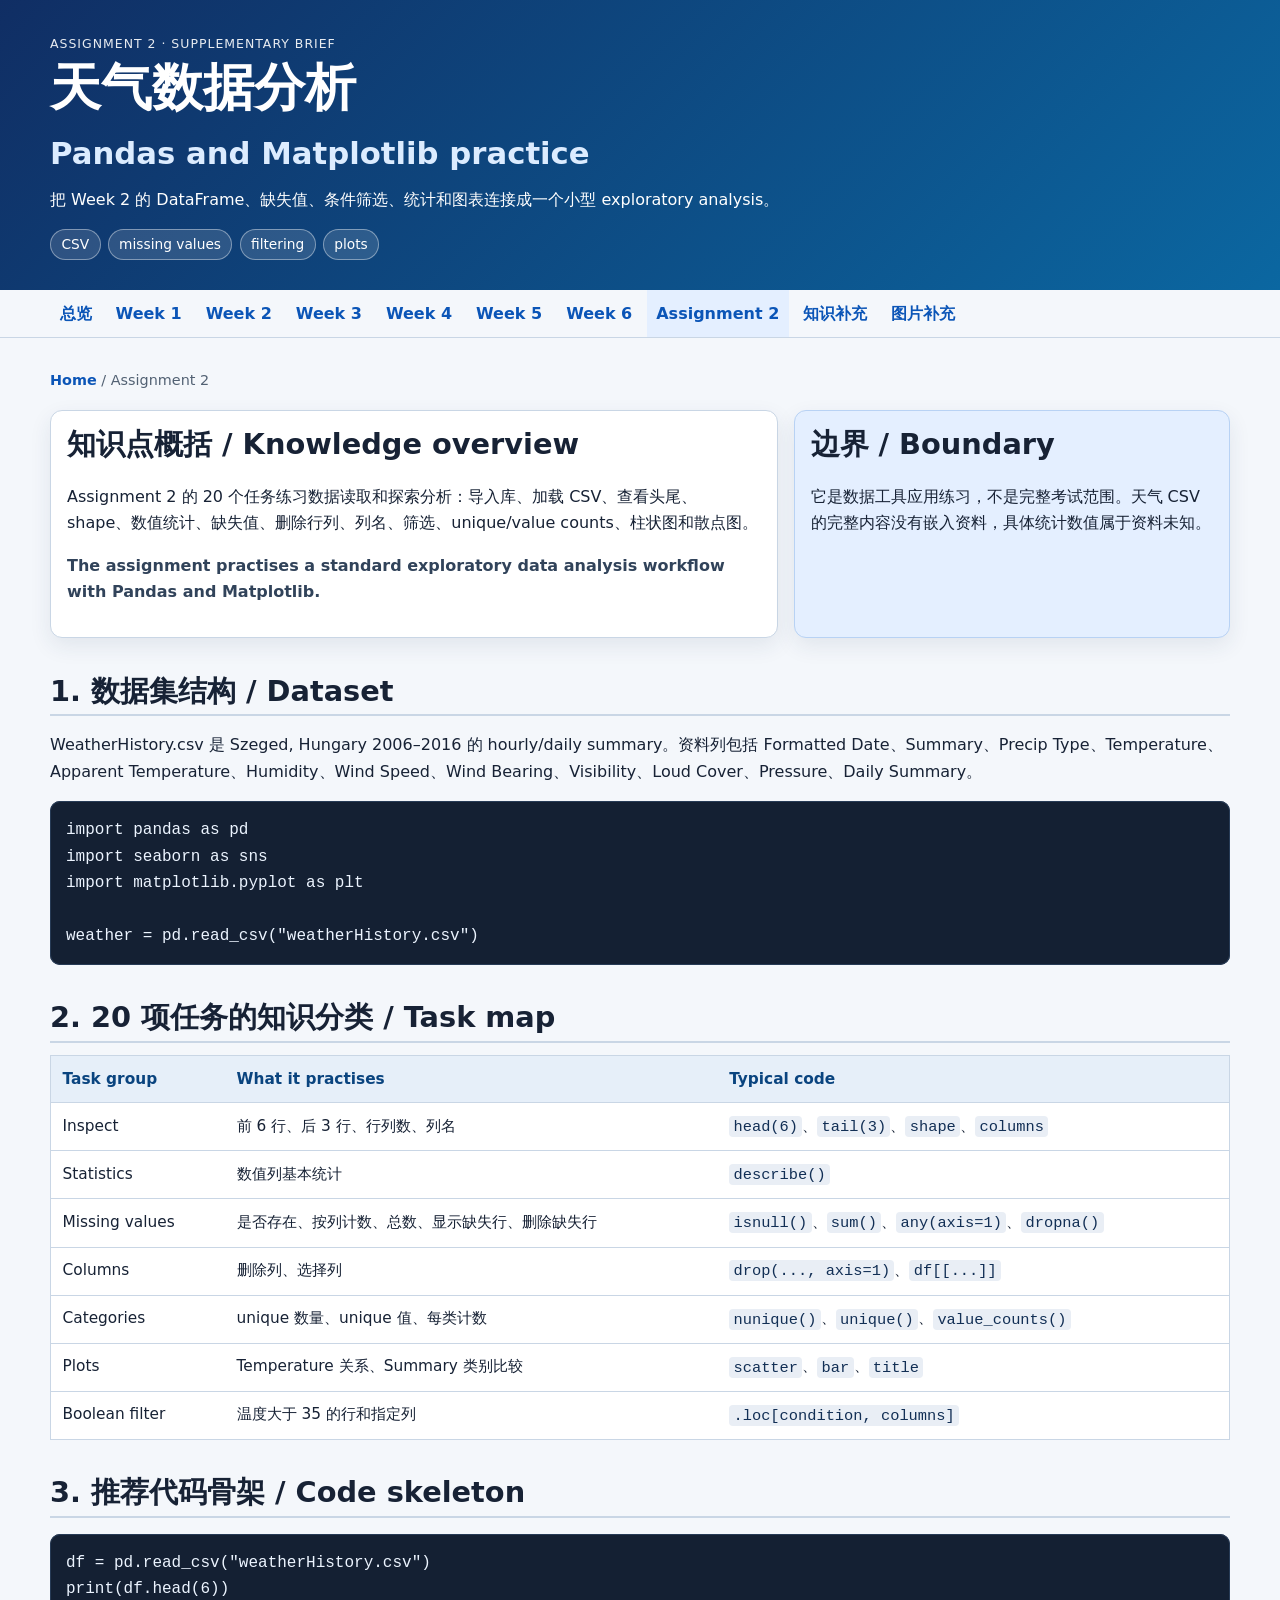
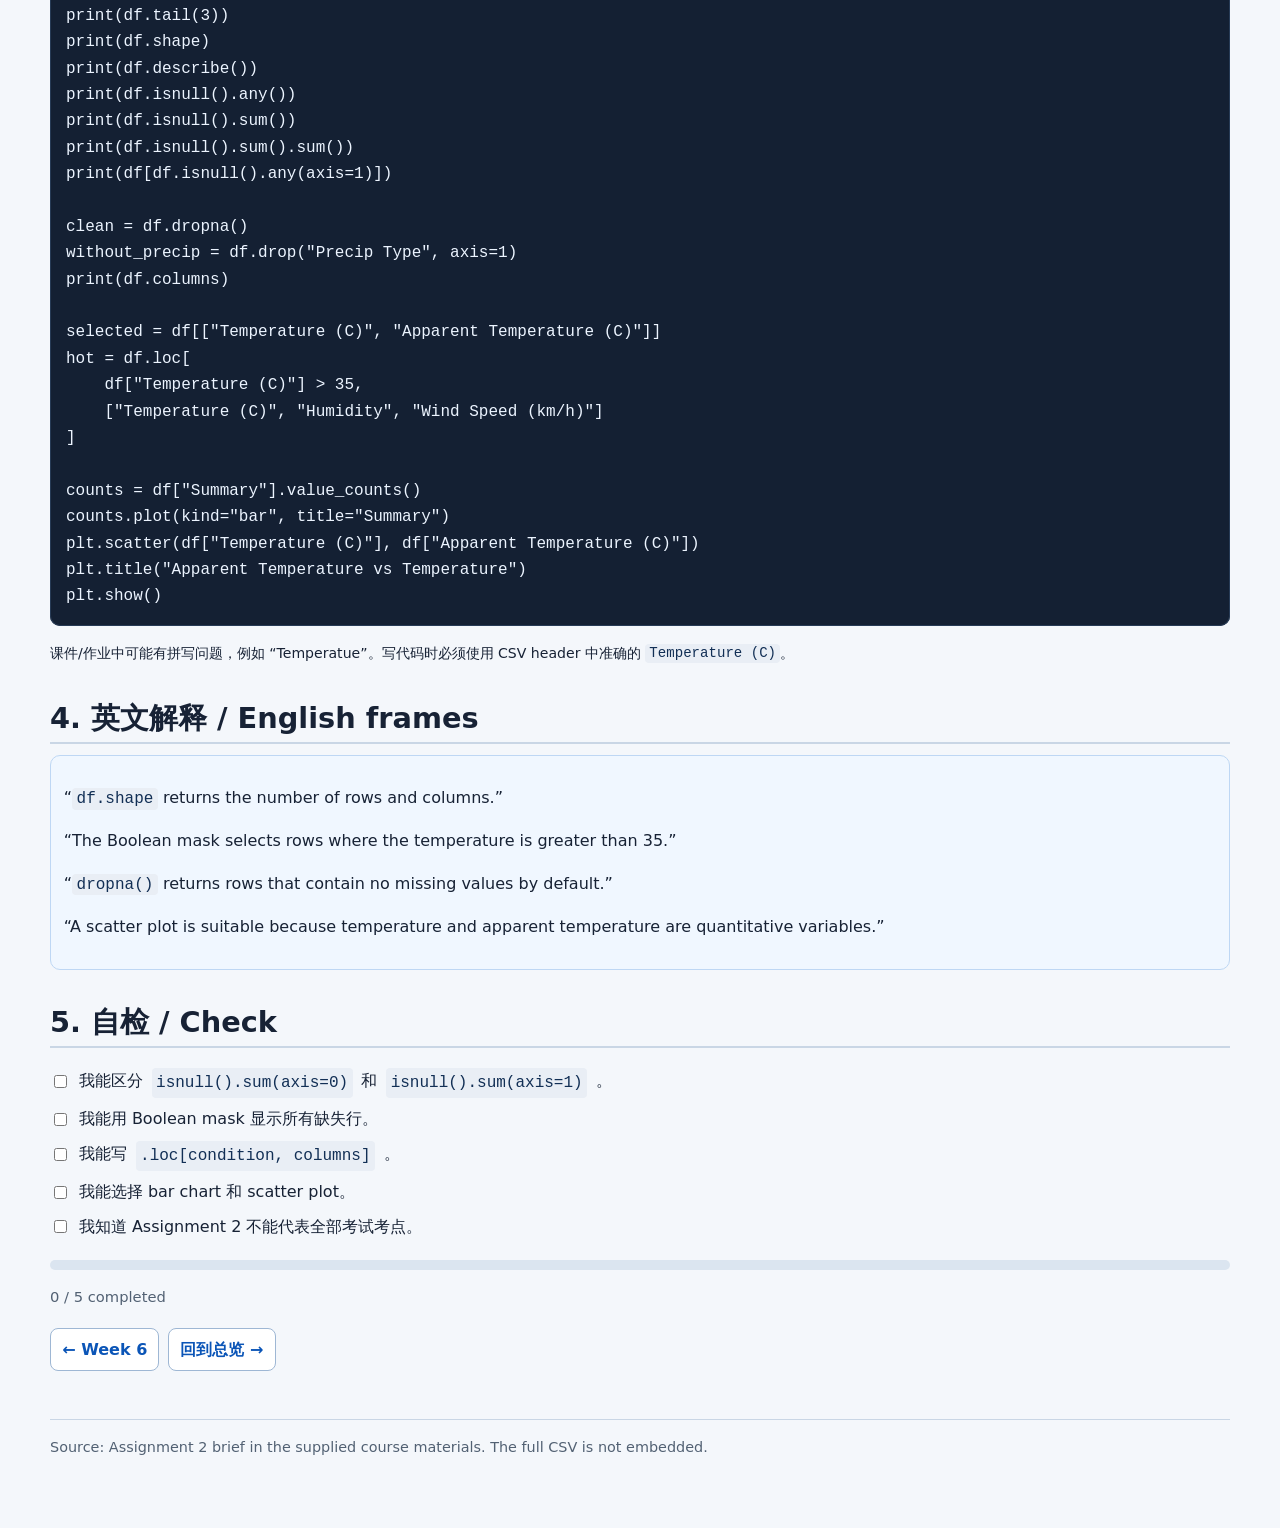
==== output/assignment2.html @ 15b75da1 "Publish Python midterm review site" ====
<!doctype html><html lang="zh-CN"><head><meta charset="utf-8"><meta name="viewport" content="width=device-width,initial-scale=1"><title>Assignment 2 · Weather data</title><link rel="stylesheet" href="review.css"></head>
<body data-page="assignment2"><header><div class="wrap"><div class="eyebrow">Assignment 2 · Supplementary brief</div><h1>天气数据分析<br><span class="subtitle">Pandas and Matplotlib practice</span></h1><p>把 Week 2 的 DataFrame、缺失值、条件筛选、统计和图表连接成一个小型 exploratory analysis。</p><div class="chips"><span class="chip">CSV</span><span class="chip">missing values</span><span class="chip">filtering</span><span class="chip">plots</span></div></div></header>
<nav class="topnav"><div class="wrap"><a href="python_midterm_review.html">总览</a><a href="week1.html">Week 1</a><a href="week2.html">Week 2</a><a href="week3.html">Week 3</a><a href="week4.html">Week 4</a><a href="week5.html">Week 5</a><a href="week6.html">Week 6</a><a class="active" href="assignment2.html">Assignment 2</a><a href="knowledge_supplement.html">知识补充</a><a href="visual_supplements.html">图片补充</a></div></nav><main><p class="breadcrumbs"><a href="python_midterm_review.html">Home</a> / Assignment 2</p>
<section class="summary"><div class="summary-main"><h2>知识点概括 / Knowledge overview</h2><p>Assignment 2 的 20 个任务练习数据读取和探索分析：导入库、加载 CSV、查看头尾、shape、数值统计、缺失值、删除行列、列名、筛选、unique/value counts、柱状图和散点图。</p><p class="en"><b>The assignment practises a standard exploratory data analysis workflow with Pandas and Matplotlib.</b></p></div><aside class="summary-side"><h2>边界 / Boundary</h2><p>它是数据工具应用练习，不是完整考试范围。天气 CSV 的完整内容没有嵌入资料，具体统计数值属于资料未知。</p></aside></section>
<section><h2>1. 数据集结构 / Dataset</h2><p>WeatherHistory.csv 是 Szeged, Hungary 2006–2016 的 hourly/daily summary。资料列包括 Formatted Date、Summary、Precip Type、Temperature、Apparent Temperature、Humidity、Wind Speed、Wind Bearing、Visibility、Loud Cover、Pressure、Daily Summary。</p><pre><code>import pandas as pd
import seaborn as sns
import matplotlib.pyplot as plt

weather = pd.read_csv("weatherHistory.csv")</code></pre></section>
<section><h2>2. 20 项任务的知识分类 / Task map</h2><div class="table-wrap"><table class="table"><thead><tr><th>Task group</th><th>What it practises</th><th>Typical code</th></tr></thead><tbody><tr><td>Inspect</td><td>前 6 行、后 3 行、行列数、列名</td><td><code>head(6)</code>、<code>tail(3)</code>、<code>shape</code>、<code>columns</code></td></tr><tr><td>Statistics</td><td>数值列基本统计</td><td><code>describe()</code></td></tr><tr><td>Missing values</td><td>是否存在、按列计数、总数、显示缺失行、删除缺失行</td><td><code>isnull()</code>、<code>sum()</code>、<code>any(axis=1)</code>、<code>dropna()</code></td></tr><tr><td>Columns</td><td>删除列、选择列</td><td><code>drop(..., axis=1)</code>、<code>df[[...]]</code></td></tr><tr><td>Categories</td><td>unique 数量、unique 值、每类计数</td><td><code>nunique()</code>、<code>unique()</code>、<code>value_counts()</code></td></tr><tr><td>Plots</td><td>Temperature 关系、Summary 类别比较</td><td><code>scatter</code>、<code>bar</code>、<code>title</code></td></tr><tr><td>Boolean filter</td><td>温度大于 35 的行和指定列</td><td><code>.loc[condition, columns]</code></td></tr></tbody></table></div></section>
<section><h2>3. 推荐代码骨架 / Code skeleton</h2><pre><code>df = pd.read_csv("weatherHistory.csv")
print(df.head(6))
print(df.tail(3))
print(df.shape)
print(df.describe())
print(df.isnull().any())
print(df.isnull().sum())
print(df.isnull().sum().sum())
print(df[df.isnull().any(axis=1)])

clean = df.dropna()
without_precip = df.drop("Precip Type", axis=1)
print(df.columns)

selected = df[["Temperature (C)", "Apparent Temperature (C)"]]
hot = df.loc[
    df["Temperature (C)"] > 35,
    ["Temperature (C)", "Humidity", "Wind Speed (km/h)"]
]

counts = df["Summary"].value_counts()
counts.plot(kind="bar", title="Summary")
plt.scatter(df["Temperature (C)"], df["Apparent Temperature (C)"])
plt.title("Apparent Temperature vs Temperature")
plt.show()</code></pre><p class="small">课件/作业中可能有拼写问题，例如 “Temperatue”。写代码时必须使用 CSV header 中准确的 <code>Temperature (C)</code>。</p></section>
<section><h2>4. 英文解释 / English frames</h2><div class="answer"><p>“<code>df.shape</code> returns the number of rows and columns.”</p><p>“The Boolean mask selects rows where the temperature is greater than 35.”</p><p>“<code>dropna()</code> returns rows that contain no missing values by default.”</p><p>“A scatter plot is suitable because temperature and apparent temperature are quantitative variables.”</p></div></section>
<section><h2>5. 自检 / Check</h2><ul class="checklist"><li><input data-check type="checkbox">我能区分 <code>isnull().sum(axis=0)</code> 和 <code>isnull().sum(axis=1)</code>。</li><li><input data-check type="checkbox">我能用 Boolean mask 显示所有缺失行。</li><li><input data-check type="checkbox">我能写 <code>.loc[condition, columns]</code>。</li><li><input data-check type="checkbox">我能选择 bar chart 和 scatter plot。</li><li><input data-check type="checkbox">我知道 Assignment 2 不能代表全部考试考点。</li></ul><div class="progress"><span data-progress-bar></span></div><p data-progress-text class="muted">0 / 0 completed</p></section>
<div class="page-links"><a href="week6.html">← Week 6</a><a href="python_midterm_review.html">回到总览 →</a></div><p class="footer">Source: Assignment 2 brief in the supplied course materials. The full CSV is not embedded.</p></main><script src="review.js"></script></body></html>
---- output/review.css ----
:root{--ink:#172235;--muted:#526173;--paper:#f4f7fb;--surface:#fff;--surface-2:#eef4fb;--line:#c9d6e5;--blue:#0b55b7;--blue-2:#e4efff;--teal:#087b70;--teal-2:#e3f6f2;--gold:#8a4d00;--gold-2:#fff1d9;--red:#9e2f39;--code:#142033;--shadow:0 8px 22px rgba(30,55,86,.09)}
.language-notice{display:grid;grid-template-columns:minmax(0,1.4fr) minmax(260px,.6fr);gap:18px;align-items:center;margin:1.25rem 0;padding:1.1rem 1.2rem;background:#fff;border:2px solid var(--teal);border-left-width:7px;border-radius:8px;box-shadow:var(--shadow)}.language-notice h2{margin:0 0 .45rem;padding:0;border:0;font-size:1.45rem}.language-notice p{margin:.35rem 0}.language-example{display:flex;flex-wrap:wrap;align-items:center;justify-content:center;gap:.45rem;padding:.8rem;background:var(--teal-2);border:1px solid #abdcd4;border-radius:8px;text-align:center}.language-example span{font-weight:700}.language-example strong{color:var(--teal)}.featured-link{border-top:4px solid var(--blue)}.featured-link .button{margin-top:.35rem}
@media(max-width:760px){.language-notice{grid-template-columns:1fr}.language-example{justify-content:flex-start}}
@media(max-width:760px){.table:has(th:nth-child(3)){min-width:640px}}
p code,li code{white-space:normal;overflow-wrap:anywhere;word-break:break-word}
*{box-sizing:border-box}html{scroll-behavior:smooth}body{margin:0;background:var(--paper);color:var(--ink);font:16px/1.65 system-ui,-apple-system,"Segoe UI","Noto Sans SC",Arial,sans-serif}a{color:var(--blue);text-decoration:none}a:hover{text-decoration:underline}img{max-width:100%;height:auto}main,.wrap{width:min(100% - 32px,1180px);margin-inline:auto}header{background:linear-gradient(135deg,#102e64,#0b67a1);color:#fff;padding:34px 0 30px}header h1{font-size:clamp(2rem,4vw,3.2rem);line-height:1.15;margin:.2rem 0 .7rem}header p{max-width:850px;margin:.35rem 0}.eyebrow{letter-spacing:.08em;text-transform:uppercase;font-size:.78rem;opacity:.9}.subtitle{display:inline-block;margin-top:.25rem;color:#dcecff;font-size:.6em;line-height:1.25;font-weight:600}.chips{display:flex;flex-wrap:wrap;gap:.45rem;margin-top:1rem}.chip{border:1px solid rgba(255,255,255,.4);background:rgba(255,255,255,.13);border-radius:999px;padding:.2rem .65rem;font-size:.86rem}.topnav{position:sticky;top:0;z-index:10;background:rgba(244,247,251,.96);backdrop-filter:blur(8px);border-bottom:1px solid var(--line)}.topnav .wrap{display:flex;align-items:center;gap:.3rem;overflow:auto;white-space:nowrap}.topnav a{display:block;padding:.65rem .6rem;font-weight:600}.topnav a:hover,.topnav a.active{background:var(--blue-2);text-decoration:none}.breadcrumbs{font-size:.9rem;color:var(--muted);padding-top:1rem}.breadcrumbs a{font-weight:600}h2{font-size:1.8rem;line-height:1.25;margin:2.2rem 0 .7rem;padding-bottom:.3rem;border-bottom:2px solid var(--line)}h3{font-size:1.25rem;line-height:1.3;color:#0d4f9b;margin:1.5rem 0 .4rem}h4{margin:.8rem 0 .2rem;color:#174779}main{padding-bottom:4rem}.summary{display:grid;grid-template-columns:1.25fr .75fr;gap:16px;margin:1.1rem 0 1.8rem}.summary-main,.summary-side,.card,.callout,.question{background:var(--surface);border:1px solid var(--line);border-radius:12px;padding:1rem;box-shadow:var(--shadow)}.summary-main h2,.summary-side h2{margin-top:0;border:0}.summary-side{background:var(--blue-2);border-color:#b8d2f4}.grid{display:grid;grid-template-columns:repeat(auto-fit,minmax(245px,1fr));gap:14px}.card h3{margin-top:0}.card p:last-child{margin-bottom:0}.callout{border-left:5px solid var(--teal);background:var(--teal-2);box-shadow:none}.callout.warning{border-color:var(--gold);background:var(--gold-2)}.callout.alert{border-color:var(--red);background:#fff0f1}.muted{color:var(--muted);font-size:.92rem}.small{font-size:.88rem}.term{font-weight:700;color:#0d4f9b}.en{color:#31435a}.bilingual{display:grid;grid-template-columns:1fr 1fr;gap:1rem}.bilingual>div{padding:.75rem;border-left:3px solid var(--blue);background:#f8fbff}.bilingual>div:nth-child(2){border-color:var(--teal);background:#f7fcfb}.table-wrap{overflow-x:auto;margin:.75rem 0}.table{border-collapse:collapse;width:100%;background:var(--surface);border:1px solid var(--line);font-size:.96rem}.table th,.table td{border-bottom:1px solid var(--line);padding:.65rem .72rem;text-align:left;vertical-align:top}.table th{background:#e6eff9;color:#0a447f;font-weight:700}.table tr:last-child td{border-bottom:0}.table code{white-space:nowrap}.flow{display:flex;gap:8px;align-items:stretch;overflow-x:auto;margin:1rem 0}.flow .step{min-width:145px;flex:1;background:var(--blue-2);border:1px solid #b9d4f3;border-radius:10px;padding:.7rem}.arrow{display:grid;place-items:center;color:var(--blue);font-size:1.6rem}.mindmap{display:grid;grid-template-columns:repeat(6,1fr);gap:10px;align-items:center;margin:1rem 0}.mindmap .core{grid-column:3/5;background:#0d3d7e;color:#fff;border-radius:50%;aspect-ratio:1;display:grid;place-items:center;text-align:center;font-weight:700;padding:1rem}.mindmap .node{background:var(--surface);border:1px solid var(--line);border-radius:10px;padding:.7rem;text-align:center;min-height:66px;display:grid;place-items:center}.mindmap .l{grid-column:1/3}.mindmap .r{grid-column:5/7}pre{background:var(--code);color:#ecf4ff;border-radius:10px;padding:1rem;overflow:auto;tab-size:4;box-shadow:inset 0 0 0 1px #273b56}code{font-family:ui-monospace,SFMono-Regular,Consolas,monospace;background:#e9eef5;color:#122f55;border-radius:4px;padding:.1em .28em}pre code{background:none;color:inherit;padding:0}.formula{font-family:ui-monospace,SFMono-Regular,Consolas,monospace;font-size:1.02rem;background:#f0f5fb;border:1px solid var(--line);padding:.7rem;border-radius:8px;overflow:auto}.answer{background:#f0f7ff;border:1px solid #bed7f4;border-radius:10px;padding:.8rem}.question{box-shadow:none;margin:.75rem 0}.question summary,details summary{cursor:pointer;font-weight:700;color:#154d8b}details{background:var(--surface);border:1px solid var(--line);border-radius:10px;padding:.7rem .9rem;margin:.7rem 0}details[open]{box-shadow:var(--shadow)}ul,ol{padding-left:1.35rem}.checklist{list-style:none;padding:0}.checklist li{display:flex;gap:.55rem;align-items:flex-start;padding:.26rem 0}.checklist input{margin-top:.42rem;accent-color:var(--blue)}.progress{height:10px;border-radius:999px;background:#dbe5f0;overflow:hidden}.progress span{display:block;height:100%;width:0;background:var(--blue);transition:width .2s}.footer{margin-top:3rem;padding-top:1rem;border-top:1px solid var(--line);font-size:.9rem;color:var(--muted)}.page-links{display:flex;flex-wrap:wrap;gap:.55rem;margin:1.2rem 0}.page-links a,.button{display:inline-block;border:1px solid #9eb7d4;border-radius:8px;padding:.45rem .7rem;background:var(--surface);font-weight:600}.page-links a:hover,.button:hover{background:var(--blue-2);text-decoration:none}.source-tag{font-size:.82rem;color:var(--muted);font-family:ui-monospace,SFMono-Regular,Consolas,monospace}.two-col{columns:2;column-gap:2rem}.two-col>*{break-inside:avoid}.print-only{display:none}@media(max-width:760px){main,.wrap{width:min(100% - 22px,1180px)}.summary,.bilingual{grid-template-columns:1fr}.mindmap{grid-template-columns:1fr 1fr}.mindmap .core{grid-column:1/3;max-width:180px;margin:auto}.mindmap .l,.mindmap .r{grid-column:auto}.flow{display:grid;grid-template-columns:1fr}.arrow{height:18px;transform:rotate(90deg)}h2{font-size:1.55rem}.two-col{columns:1}}@media print{.topnav,.page-links,.chips{display:none}body{background:#fff;color:#000}header{background:#fff;color:#000;padding:0;border-bottom:2px solid #000}.summary-main,.summary-side,.card,.callout,.question,.table{box-shadow:none}.print-only{display:block}a{color:#000;text-decoration:underline}}
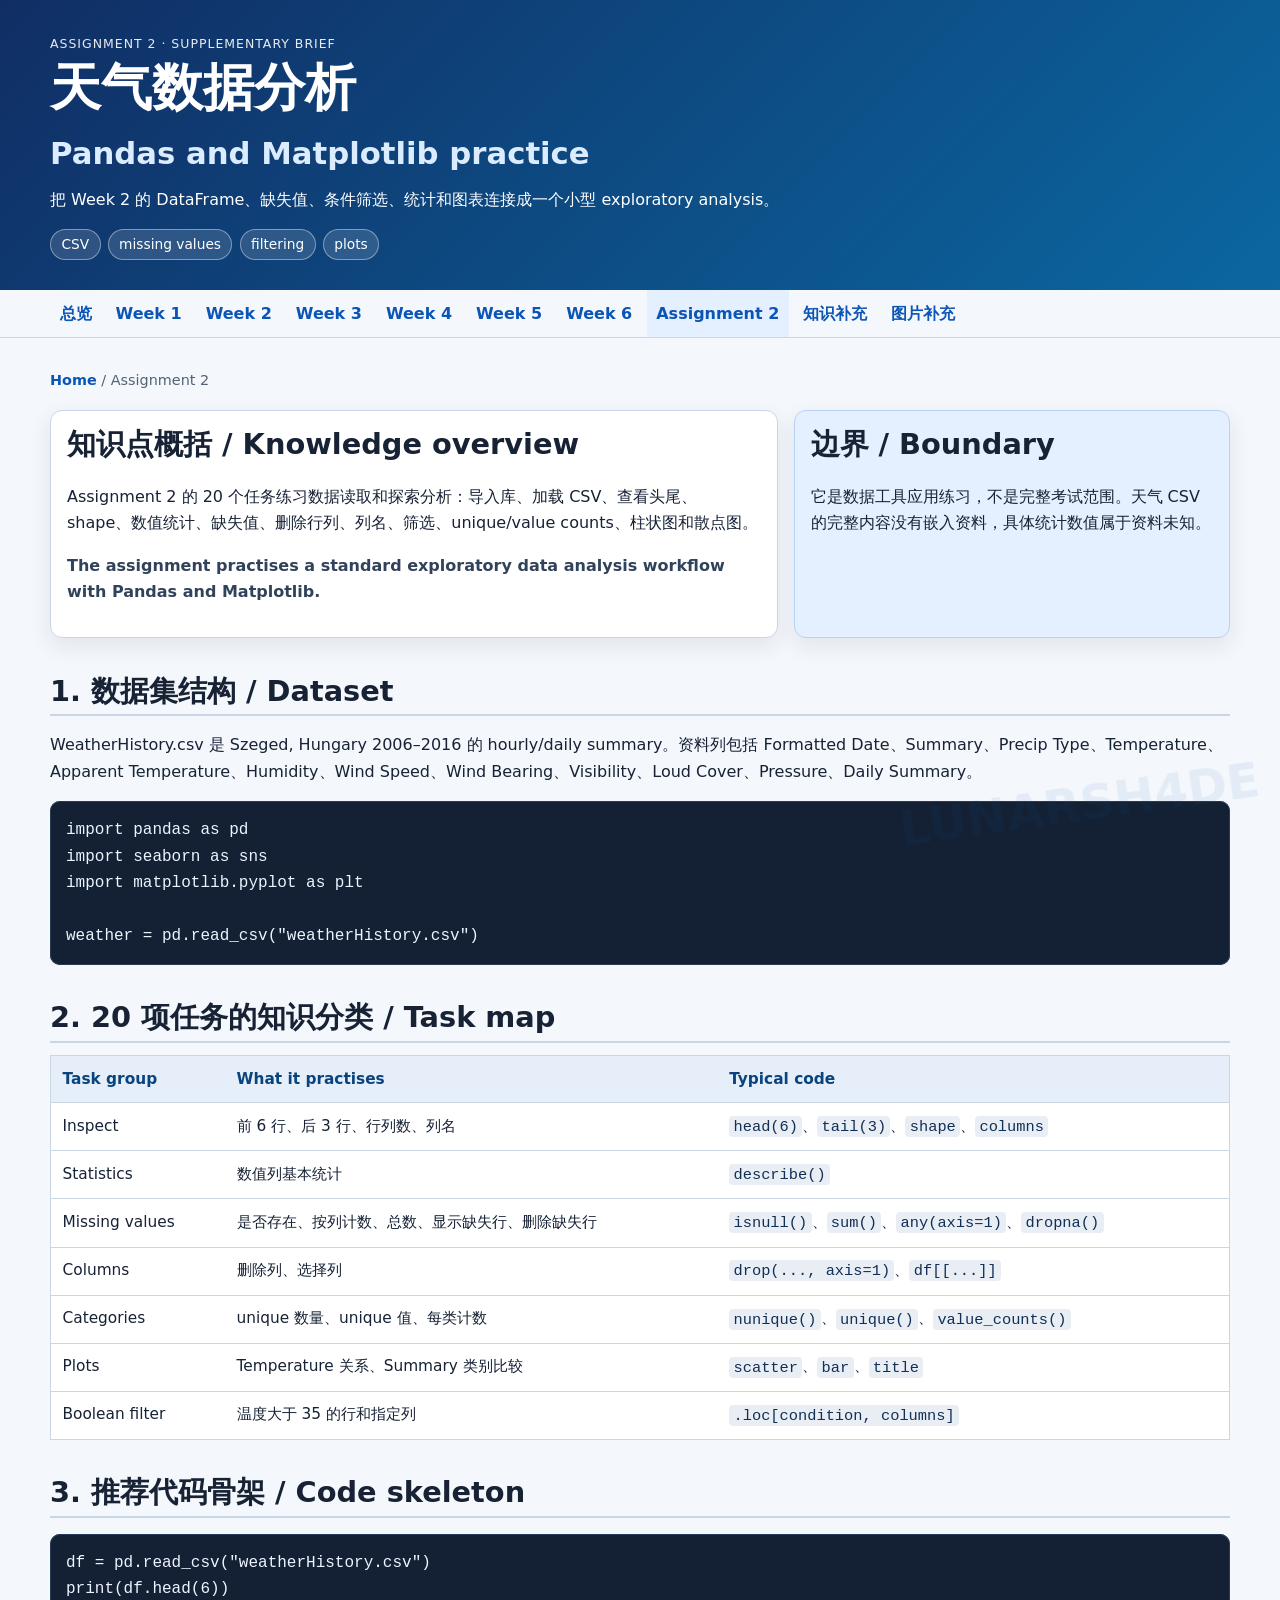
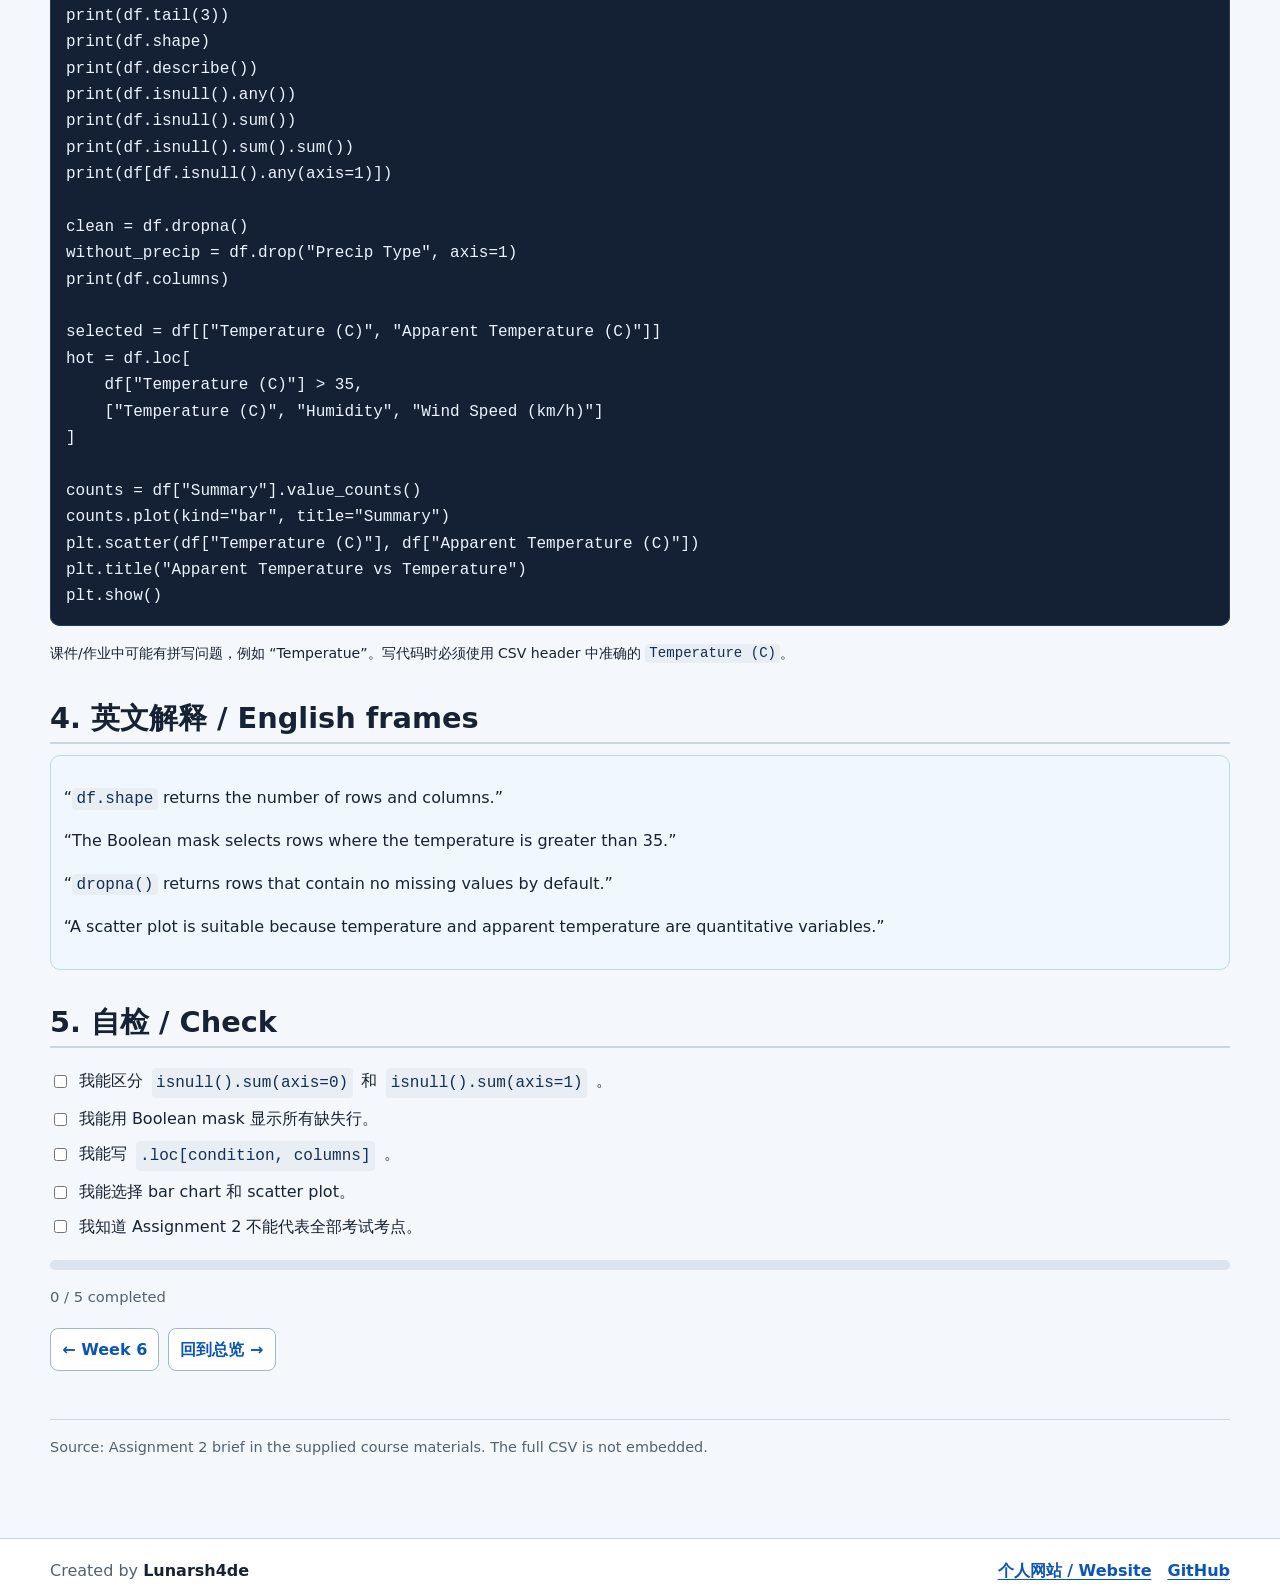
==== commit 919cba7c: "Update review site (2026-10-17 10:42)" ====
--- a/output/assignment2.html
+++ b/output/assignment2.html
@@ -1,4 +1,4 @@
-<!doctype html><html lang="zh-CN"><head><meta charset="utf-8"><meta name="viewport" content="width=device-width,initial-scale=1"><title>Assignment 2 · Weather data</title><link rel="stylesheet" href="review.css"></head>
+<!doctype html><html lang="zh-CN"><head><meta charset="utf-8"><meta name="viewport" content="width=device-width,initial-scale=1"><title>Assignment 2 · Weather data</title><link rel="stylesheet" href="review.css?v=20261017"></head>
 <body data-page="assignment2"><header><div class="wrap"><div class="eyebrow">Assignment 2 · Supplementary brief</div><h1>天气数据分析<br><span class="subtitle">Pandas and Matplotlib practice</span></h1><p>把 Week 2 的 DataFrame、缺失值、条件筛选、统计和图表连接成一个小型 exploratory analysis。</p><div class="chips"><span class="chip">CSV</span><span class="chip">missing values</span><span class="chip">filtering</span><span class="chip">plots</span></div></div></header>
 <nav class="topnav"><div class="wrap"><a href="python_midterm_review.html">总览</a><a href="week1.html">Week 1</a><a href="week2.html">Week 2</a><a href="week3.html">Week 3</a><a href="week4.html">Week 4</a><a href="week5.html">Week 5</a><a href="week6.html">Week 6</a><a class="active" href="assignment2.html">Assignment 2</a><a href="knowledge_supplement.html">知识补充</a><a href="visual_supplements.html">图片补充</a></div></nav><main><p class="breadcrumbs"><a href="python_midterm_review.html">Home</a> / Assignment 2</p>
 <section class="summary"><div class="summary-main"><h2>知识点概括 / Knowledge overview</h2><p>Assignment 2 的 20 个任务练习数据读取和探索分析：导入库、加载 CSV、查看头尾、shape、数值统计、缺失值、删除行列、列名、筛选、unique/value counts、柱状图和散点图。</p><p class="en"><b>The assignment practises a standard exploratory data analysis workflow with Pandas and Matplotlib.</b></p></div><aside class="summary-side"><h2>边界 / Boundary</h2><p>它是数据工具应用练习，不是完整考试范围。天气 CSV 的完整内容没有嵌入资料，具体统计数值属于资料未知。</p></aside></section>
@@ -35,4 +35,4 @@
 plt.show()</code></pre><p class="small">课件/作业中可能有拼写问题，例如 “Temperatue”。写代码时必须使用 CSV header 中准确的 <code>Temperature (C)</code>。</p></section>
 <section><h2>4. 英文解释 / English frames</h2><div class="answer"><p>“<code>df.shape</code> returns the number of rows and columns.”</p><p>“The Boolean mask selects rows where the temperature is greater than 35.”</p><p>“<code>dropna()</code> returns rows that contain no missing values by default.”</p><p>“A scatter plot is suitable because temperature and apparent temperature are quantitative variables.”</p></div></section>
 <section><h2>5. 自检 / Check</h2><ul class="checklist"><li><input data-check type="checkbox">我能区分 <code>isnull().sum(axis=0)</code> 和 <code>isnull().sum(axis=1)</code>。</li><li><input data-check type="checkbox">我能用 Boolean mask 显示所有缺失行。</li><li><input data-check type="checkbox">我能写 <code>.loc[condition, columns]</code>。</li><li><input data-check type="checkbox">我能选择 bar chart 和 scatter plot。</li><li><input data-check type="checkbox">我知道 Assignment 2 不能代表全部考试考点。</li></ul><div class="progress"><span data-progress-bar></span></div><p data-progress-text class="muted">0 / 0 completed</p></section>
-<div class="page-links"><a href="week6.html">← Week 6</a><a href="python_midterm_review.html">回到总览 →</a></div><p class="footer">Source: Assignment 2 brief in the supplied course materials. The full CSV is not embedded.</p></main><script src="review.js"></script></body></html>
+<div class="page-links"><a href="week6.html">← Week 6</a><a href="python_midterm_review.html">回到总览 →</a></div><p class="footer">Source: Assignment 2 brief in the supplied course materials. The full CSV is not embedded.</p></main><script src="review.js?v=20261017"></script></body></html>
--- a/output/review.css
+++ b/output/review.css
@@ -3,4 +3,6 @@
 @media(max-width:760px){.language-notice{grid-template-columns:1fr}.language-example{justify-content:flex-start}}
 @media(max-width:760px){.table:has(th:nth-child(3)){min-width:640px}}
 p code,li code{white-space:normal;overflow-wrap:anywhere;word-break:break-word}
+body::after{content:"LUNARSH4DE";position:fixed;right:1.2rem;bottom:4.5rem;z-index:20;color:var(--blue);font-size:3rem;font-weight:800;letter-spacing:0;line-height:1;opacity:.07;transform:rotate(-8deg);transform-origin:center;pointer-events:none;user-select:none}.site-signature{position:relative;z-index:21;border-top:1px solid var(--line);background:rgba(255,255,255,.96);color:var(--muted)}.site-signature-inner{width:min(100% - 32px,1180px);margin-inline:auto;min-height:64px;padding:.8rem 0;display:flex;align-items:center;justify-content:space-between;gap:1rem}.site-signature strong{color:var(--ink)}.site-signature-links{display:flex;flex-wrap:wrap;gap:1rem}.site-signature a{font-weight:700;text-decoration:underline;text-underline-offset:3px}.site-signature a:hover{color:var(--teal)}
+@media(max-width:760px){body::after{right:.7rem;bottom:7rem;font-size:2rem}.site-signature-inner{width:min(100% - 22px,1180px);align-items:flex-start;flex-direction:column;gap:.35rem}.site-signature-links{gap:.8rem}}
 *{box-sizing:border-box}html{scroll-behavior:smooth}body{margin:0;background:var(--paper);color:var(--ink);font:16px/1.65 system-ui,-apple-system,"Segoe UI","Noto Sans SC",Arial,sans-serif}a{color:var(--blue);text-decoration:none}a:hover{text-decoration:underline}img{max-width:100%;height:auto}main,.wrap{width:min(100% - 32px,1180px);margin-inline:auto}header{background:linear-gradient(135deg,#102e64,#0b67a1);color:#fff;padding:34px 0 30px}header h1{font-size:clamp(2rem,4vw,3.2rem);line-height:1.15;margin:.2rem 0 .7rem}header p{max-width:850px;margin:.35rem 0}.eyebrow{letter-spacing:.08em;text-transform:uppercase;font-size:.78rem;opacity:.9}.subtitle{display:inline-block;margin-top:.25rem;color:#dcecff;font-size:.6em;line-height:1.25;font-weight:600}.chips{display:flex;flex-wrap:wrap;gap:.45rem;margin-top:1rem}.chip{border:1px solid rgba(255,255,255,.4);background:rgba(255,255,255,.13);border-radius:999px;padding:.2rem .65rem;font-size:.86rem}.topnav{position:sticky;top:0;z-index:10;background:rgba(244,247,251,.96);backdrop-filter:blur(8px);border-bottom:1px solid var(--line)}.topnav .wrap{display:flex;align-items:center;gap:.3rem;overflow:auto;white-space:nowrap}.topnav a{display:block;padding:.65rem .6rem;font-weight:600}.topnav a:hover,.topnav a.active{background:var(--blue-2);text-decoration:none}.breadcrumbs{font-size:.9rem;color:var(--muted);padding-top:1rem}.breadcrumbs a{font-weight:600}h2{font-size:1.8rem;line-height:1.25;margin:2.2rem 0 .7rem;padding-bottom:.3rem;border-bottom:2px solid var(--line)}h3{font-size:1.25rem;line-height:1.3;color:#0d4f9b;margin:1.5rem 0 .4rem}h4{margin:.8rem 0 .2rem;color:#174779}main{padding-bottom:4rem}.summary{display:grid;grid-template-columns:1.25fr .75fr;gap:16px;margin:1.1rem 0 1.8rem}.summary-main,.summary-side,.card,.callout,.question{background:var(--surface);border:1px solid var(--line);border-radius:12px;padding:1rem;box-shadow:var(--shadow)}.summary-main h2,.summary-side h2{margin-top:0;border:0}.summary-side{background:var(--blue-2);border-color:#b8d2f4}.grid{display:grid;grid-template-columns:repeat(auto-fit,minmax(245px,1fr));gap:14px}.card h3{margin-top:0}.card p:last-child{margin-bottom:0}.callout{border-left:5px solid var(--teal);background:var(--teal-2);box-shadow:none}.callout.warning{border-color:var(--gold);background:var(--gold-2)}.callout.alert{border-color:var(--red);background:#fff0f1}.muted{color:var(--muted);font-size:.92rem}.small{font-size:.88rem}.term{font-weight:700;color:#0d4f9b}.en{color:#31435a}.bilingual{display:grid;grid-template-columns:1fr 1fr;gap:1rem}.bilingual>div{padding:.75rem;border-left:3px solid var(--blue);background:#f8fbff}.bilingual>div:nth-child(2){border-color:var(--teal);background:#f7fcfb}.table-wrap{overflow-x:auto;margin:.75rem 0}.table{border-collapse:collapse;width:100%;background:var(--surface);border:1px solid var(--line);font-size:.96rem}.table th,.table td{border-bottom:1px solid var(--line);padding:.65rem .72rem;text-align:left;vertical-align:top}.table th{background:#e6eff9;color:#0a447f;font-weight:700}.table tr:last-child td{border-bottom:0}.table code{white-space:nowrap}.flow{display:flex;gap:8px;align-items:stretch;overflow-x:auto;margin:1rem 0}.flow .step{min-width:145px;flex:1;background:var(--blue-2);border:1px solid #b9d4f3;border-radius:10px;padding:.7rem}.arrow{display:grid;place-items:center;color:var(--blue);font-size:1.6rem}.mindmap{display:grid;grid-template-columns:repeat(6,1fr);gap:10px;align-items:center;margin:1rem 0}.mindmap .core{grid-column:3/5;background:#0d3d7e;color:#fff;border-radius:50%;aspect-ratio:1;display:grid;place-items:center;text-align:center;font-weight:700;padding:1rem}.mindmap .node{background:var(--surface);border:1px solid var(--line);border-radius:10px;padding:.7rem;text-align:center;min-height:66px;display:grid;place-items:center}.mindmap .l{grid-column:1/3}.mindmap .r{grid-column:5/7}pre{background:var(--code);color:#ecf4ff;border-radius:10px;padding:1rem;overflow:auto;tab-size:4;box-shadow:inset 0 0 0 1px #273b56}code{font-family:ui-monospace,SFMono-Regular,Consolas,monospace;background:#e9eef5;color:#122f55;border-radius:4px;padding:.1em .28em}pre code{background:none;color:inherit;padding:0}.formula{font-family:ui-monospace,SFMono-Regular,Consolas,monospace;font-size:1.02rem;background:#f0f5fb;border:1px solid var(--line);padding:.7rem;border-radius:8px;overflow:auto}.answer{background:#f0f7ff;border:1px solid #bed7f4;border-radius:10px;padding:.8rem}.question{box-shadow:none;margin:.75rem 0}.question summary,details summary{cursor:pointer;font-weight:700;color:#154d8b}details{background:var(--surface);border:1px solid var(--line);border-radius:10px;padding:.7rem .9rem;margin:.7rem 0}details[open]{box-shadow:var(--shadow)}ul,ol{padding-left:1.35rem}.checklist{list-style:none;padding:0}.checklist li{display:flex;gap:.55rem;align-items:flex-start;padding:.26rem 0}.checklist input{margin-top:.42rem;accent-color:var(--blue)}.progress{height:10px;border-radius:999px;background:#dbe5f0;overflow:hidden}.progress span{display:block;height:100%;width:0;background:var(--blue);transition:width .2s}.footer{margin-top:3rem;padding-top:1rem;border-top:1px solid var(--line);font-size:.9rem;color:var(--muted)}.page-links{display:flex;flex-wrap:wrap;gap:.55rem;margin:1.2rem 0}.page-links a,.button{display:inline-block;border:1px solid #9eb7d4;border-radius:8px;padding:.45rem .7rem;background:var(--surface);font-weight:600}.page-links a:hover,.button:hover{background:var(--blue-2);text-decoration:none}.source-tag{font-size:.82rem;color:var(--muted);font-family:ui-monospace,SFMono-Regular,Consolas,monospace}.two-col{columns:2;column-gap:2rem}.two-col>*{break-inside:avoid}.print-only{display:none}@media(max-width:760px){main,.wrap{width:min(100% - 22px,1180px)}.summary,.bilingual{grid-template-columns:1fr}.mindmap{grid-template-columns:1fr 1fr}.mindmap .core{grid-column:1/3;max-width:180px;margin:auto}.mindmap .l,.mindmap .r{grid-column:auto}.flow{display:grid;grid-template-columns:1fr}.arrow{height:18px;transform:rotate(90deg)}h2{font-size:1.55rem}.two-col{columns:1}}@media print{.topnav,.page-links,.chips{display:none}body{background:#fff;color:#000}header{background:#fff;color:#000;padding:0;border-bottom:2px solid #000}.summary-main,.summary-side,.card,.callout,.question,.table{box-shadow:none}.print-only{display:block}a{color:#000;text-decoration:underline}}
